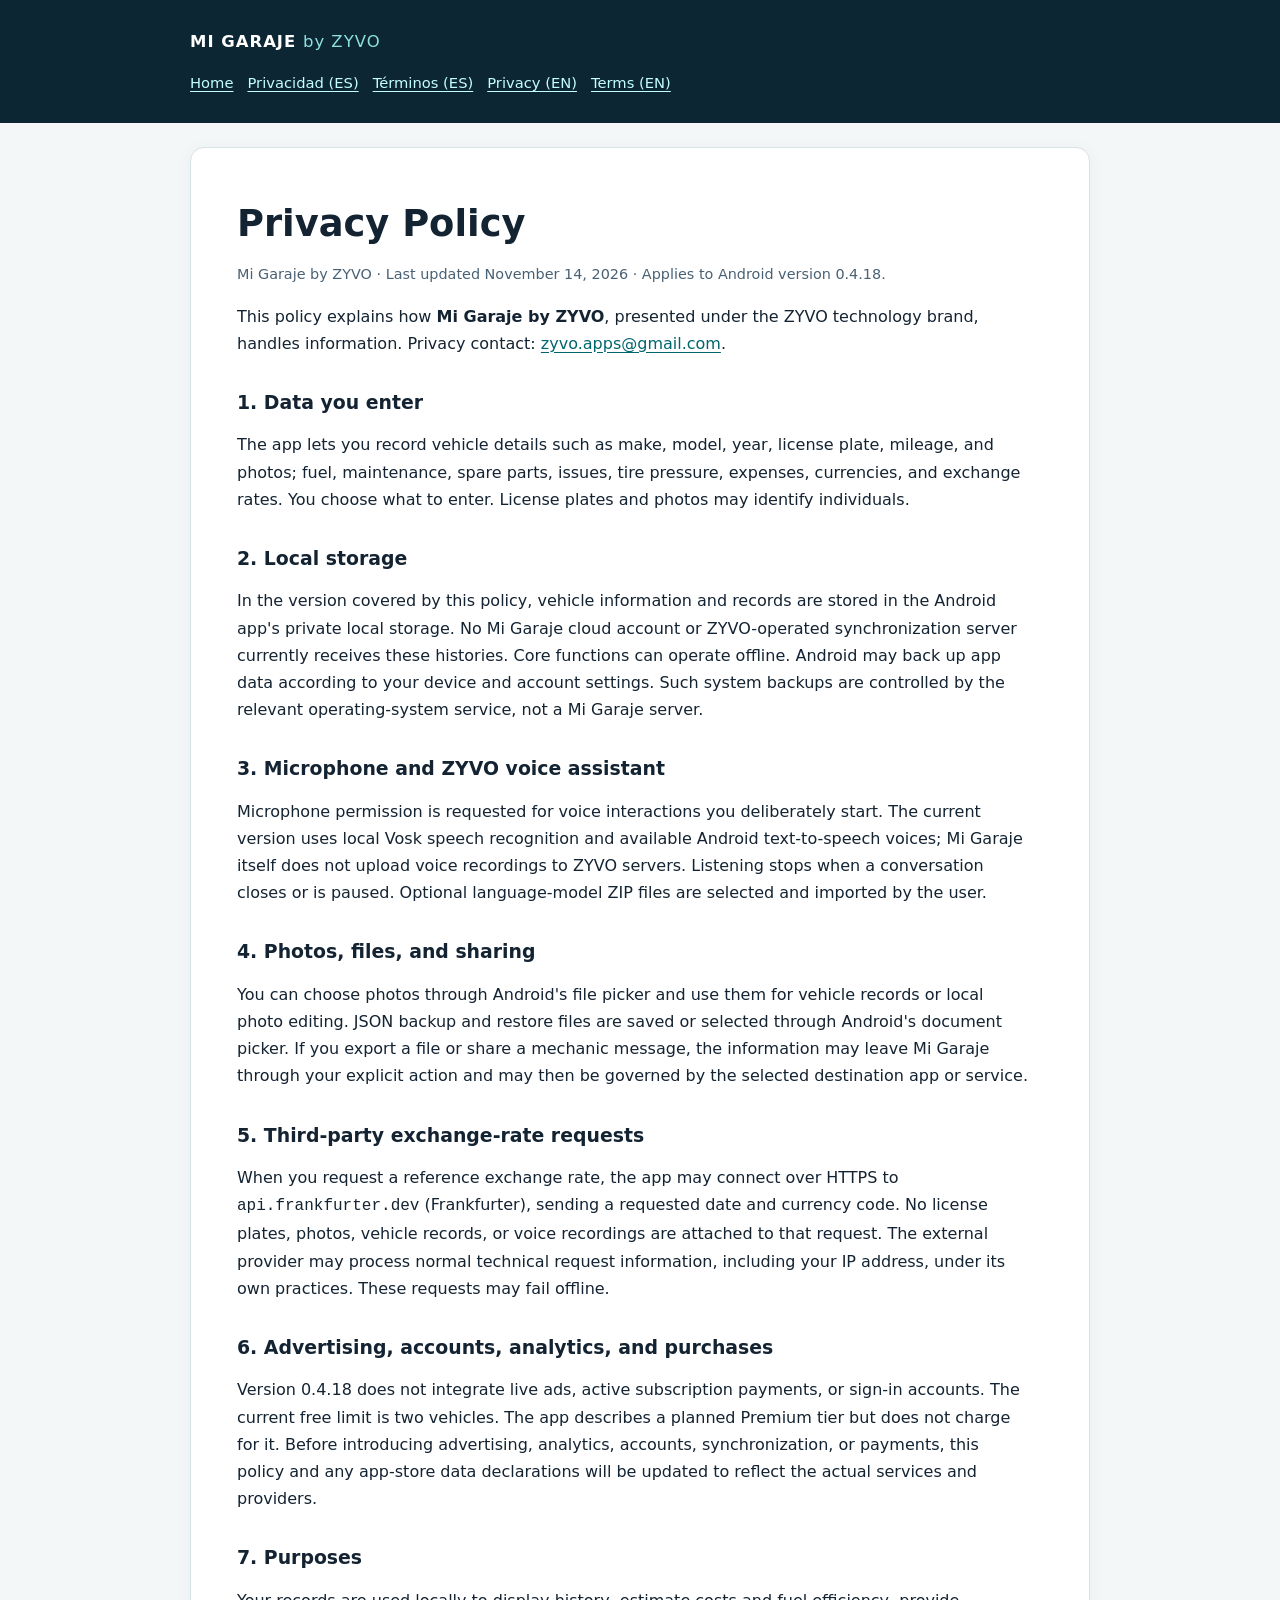
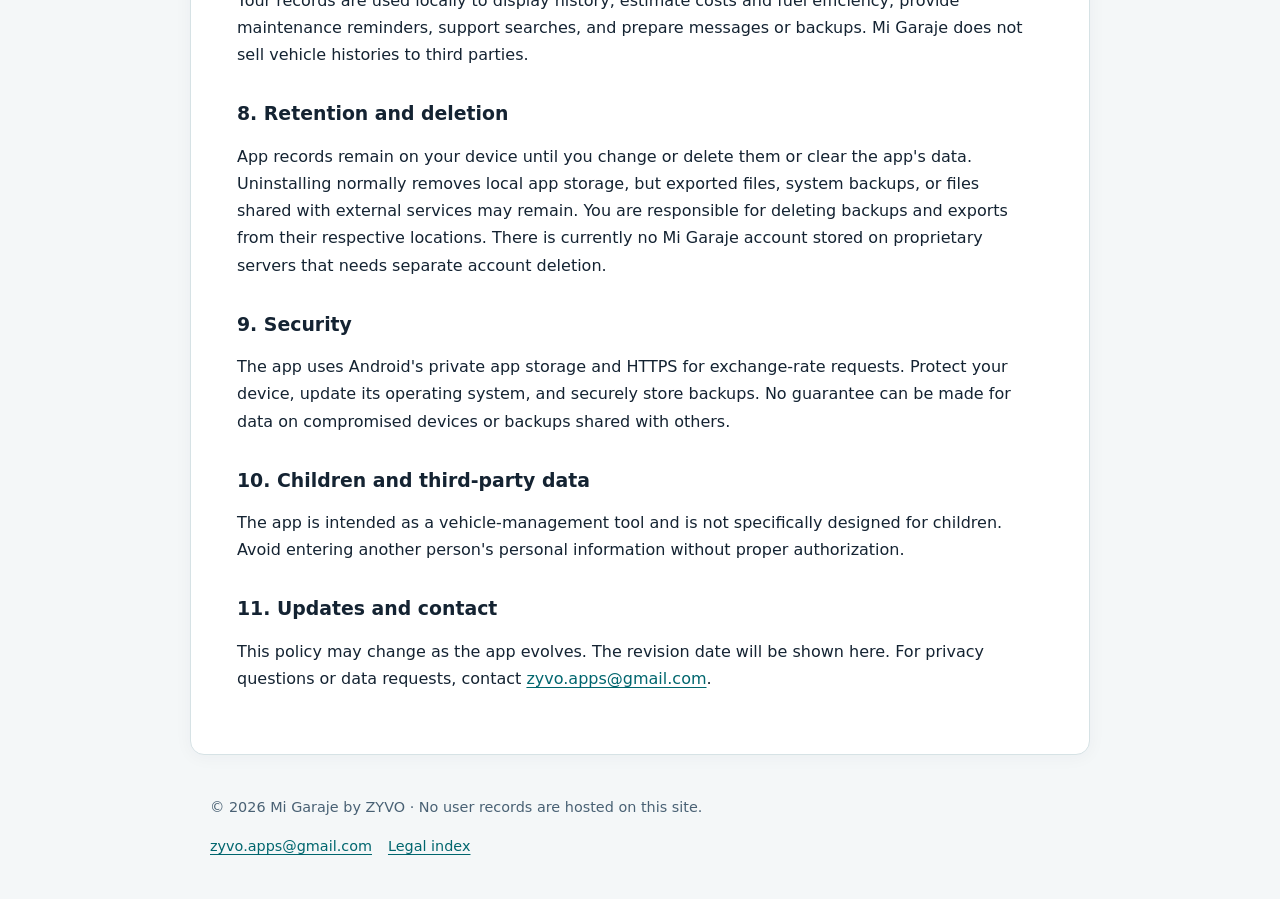
==== privacy.html @ de1956bf "Publicar documentos legales — Mi Garaje by ZYVO" ====
<!doctype html><html lang="en"><head><meta charset="utf-8"><meta name="viewport" content="width=device-width,initial-scale=1"><meta name="robots" content="index,follow"><meta name="description" content="Legal documents for Mi Garaje by ZYVO."><title>Privacy Policy | Mi Garaje by ZYVO</title><link rel="stylesheet" href="style.css"></head><body><header><div class="wrap"><div class="brand">MI GARAJE <span class="by">by ZYVO</span></div><nav><a href="index.html">Home</a><a href="privacidad.html">Privacidad (ES)</a><a href="terminos.html">Términos (ES)</a><a href="privacy.html">Privacy (EN)</a><a href="terms.html">Terms (EN)</a></nav></div></header><main>
<h1>Privacy Policy</h1><p class="meta">Mi Garaje by ZYVO · Last updated November 14, 2026 · Applies to Android version 0.4.18.</p>
<p>This policy explains how <strong>Mi Garaje by ZYVO</strong>, presented under the ZYVO technology brand, handles information. Privacy contact: <a href="mailto:zyvo.apps@gmail.com">zyvo.apps@gmail.com</a>.</p>
<h2>1. Data you enter</h2><p>The app lets you record vehicle details such as make, model, year, license plate, mileage, and photos; fuel, maintenance, spare parts, issues, tire pressure, expenses, currencies, and exchange rates. You choose what to enter. License plates and photos may identify individuals.</p>
<h2>2. Local storage</h2><p>In the version covered by this policy, vehicle information and records are stored in the Android app's private local storage. No Mi Garaje cloud account or ZYVO-operated synchronization server currently receives these histories. Core functions can operate offline. Android may back up app data according to your device and account settings. Such system backups are controlled by the relevant operating-system service, not a Mi Garaje server.</p>
<h2>3. Microphone and ZYVO voice assistant</h2><p>Microphone permission is requested for voice interactions you deliberately start. The current version uses local Vosk speech recognition and available Android text-to-speech voices; Mi Garaje itself does not upload voice recordings to ZYVO servers. Listening stops when a conversation closes or is paused. Optional language-model ZIP files are selected and imported by the user.</p>
<h2>4. Photos, files, and sharing</h2><p>You can choose photos through Android's file picker and use them for vehicle records or local photo editing. JSON backup and restore files are saved or selected through Android's document picker. If you export a file or share a mechanic message, the information may leave Mi Garaje through your explicit action and may then be governed by the selected destination app or service.</p>
<h2>5. Third-party exchange-rate requests</h2><p>When you request a reference exchange rate, the app may connect over HTTPS to <code>api.frankfurter.dev</code> (Frankfurter), sending a requested date and currency code. No license plates, photos, vehicle records, or voice recordings are attached to that request. The external provider may process normal technical request information, including your IP address, under its own practices. These requests may fail offline.</p>
<h2>6. Advertising, accounts, analytics, and purchases</h2><p>Version 0.4.18 does not integrate live ads, active subscription payments, or sign-in accounts. The current free limit is two vehicles. The app describes a planned Premium tier but does not charge for it. Before introducing advertising, analytics, accounts, synchronization, or payments, this policy and any app-store data declarations will be updated to reflect the actual services and providers.</p>
<h2>7. Purposes</h2><p>Your records are used locally to display history, estimate costs and fuel efficiency, provide maintenance reminders, support searches, and prepare messages or backups. Mi Garaje does not sell vehicle histories to third parties.</p>
<h2>8. Retention and deletion</h2><p>App records remain on your device until you change or delete them or clear the app's data. Uninstalling normally removes local app storage, but exported files, system backups, or files shared with external services may remain. You are responsible for deleting backups and exports from their respective locations. There is currently no Mi Garaje account stored on proprietary servers that needs separate account deletion.</p>
<h2>9. Security</h2><p>The app uses Android's private app storage and HTTPS for exchange-rate requests. Protect your device, update its operating system, and securely store backups. No guarantee can be made for data on compromised devices or backups shared with others.</p>
<h2>10. Children and third-party data</h2><p>The app is intended as a vehicle-management tool and is not specifically designed for children. Avoid entering another person's personal information without proper authorization.</p>
<h2>11. Updates and contact</h2><p>This policy may change as the app evolves. The revision date will be shown here. For privacy questions or data requests, contact <a href="mailto:zyvo.apps@gmail.com">zyvo.apps@gmail.com</a>.</p>
</main><footer><p>© 2026 Mi Garaje by ZYVO · No user records are hosted on this site.</p><p><a href="mailto:zyvo.apps@gmail.com">zyvo.apps@gmail.com</a><a href="index.html">Legal index</a></p></footer></body></html>
---- style.css ----
:root{color-scheme:light;--ink:#142332;--sub:#496174;--accent:#007d82;--bg:#f4f7f8;--border:#d6e2e5}
*{box-sizing:border-box}html{scroll-behavior:smooth}body{margin:0;background:var(--bg);color:var(--ink);font:16px/1.7 system-ui,-apple-system,"Segoe UI",Roboto,Arial,sans-serif}
a{color:#00666e;text-underline-offset:3px}a:focus-visible{outline:3px solid #0ca2aa;outline-offset:3px}
header{background:#0d2634;color:white;padding:28px 20px}
.wrap{max-width:900px;margin:auto}.brand{font-weight:800;letter-spacing:.06em;font-size:1.03rem;color:#fff}.by{font-weight:500;color:#8de0e0}
header a{color:#c3ffff}nav{display:flex;flex-wrap:wrap;gap:14px;margin-top:14px;font-size:.92rem}
main{max-width:900px;margin:24px auto 40px;background:#fff;border:1px solid var(--border);border-radius:14px;padding:clamp(22px,5vw,46px);box-shadow:0 2px 18px #17364a0b}
h1{font-size:clamp(1.65rem,4vw,2.3rem);line-height:1.25;margin:.2em 0 .4em}
h2{font-size:1.18rem;line-height:1.4;margin:2rem 0 .5rem}p,li{max-width:78ch}
.lead{font-size:1.1rem;color:var(--sub)}.meta{color:var(--sub);font-size:.9rem}
.cards{display:grid;grid-template-columns:repeat(auto-fit,minmax(230px,1fr));gap:16px;margin:2rem 0}
.card{border:1px solid var(--border);border-radius:12px;padding:21px;background:#f8fbfb}.card h2{margin:0 0 .5rem}.card p{margin:.2rem 0 1rem}.card a{font-weight:700}
.note{border-left:4px solid var(--accent);padding:10px 16px;background:#ecfafa;border-radius:4px}
ul{padding-left:1.3em}footer{max-width:900px;margin:0 auto 42px;padding:0 20px;color:var(--sub);font-size:.9rem}
footer a{margin-right:16px}@media(max-width:650px){main{margin:12px;padding:22px 18px;border-radius:0;border-left:0;border-right:0}header{padding:20px 17px}body{font-size:15.5px}}
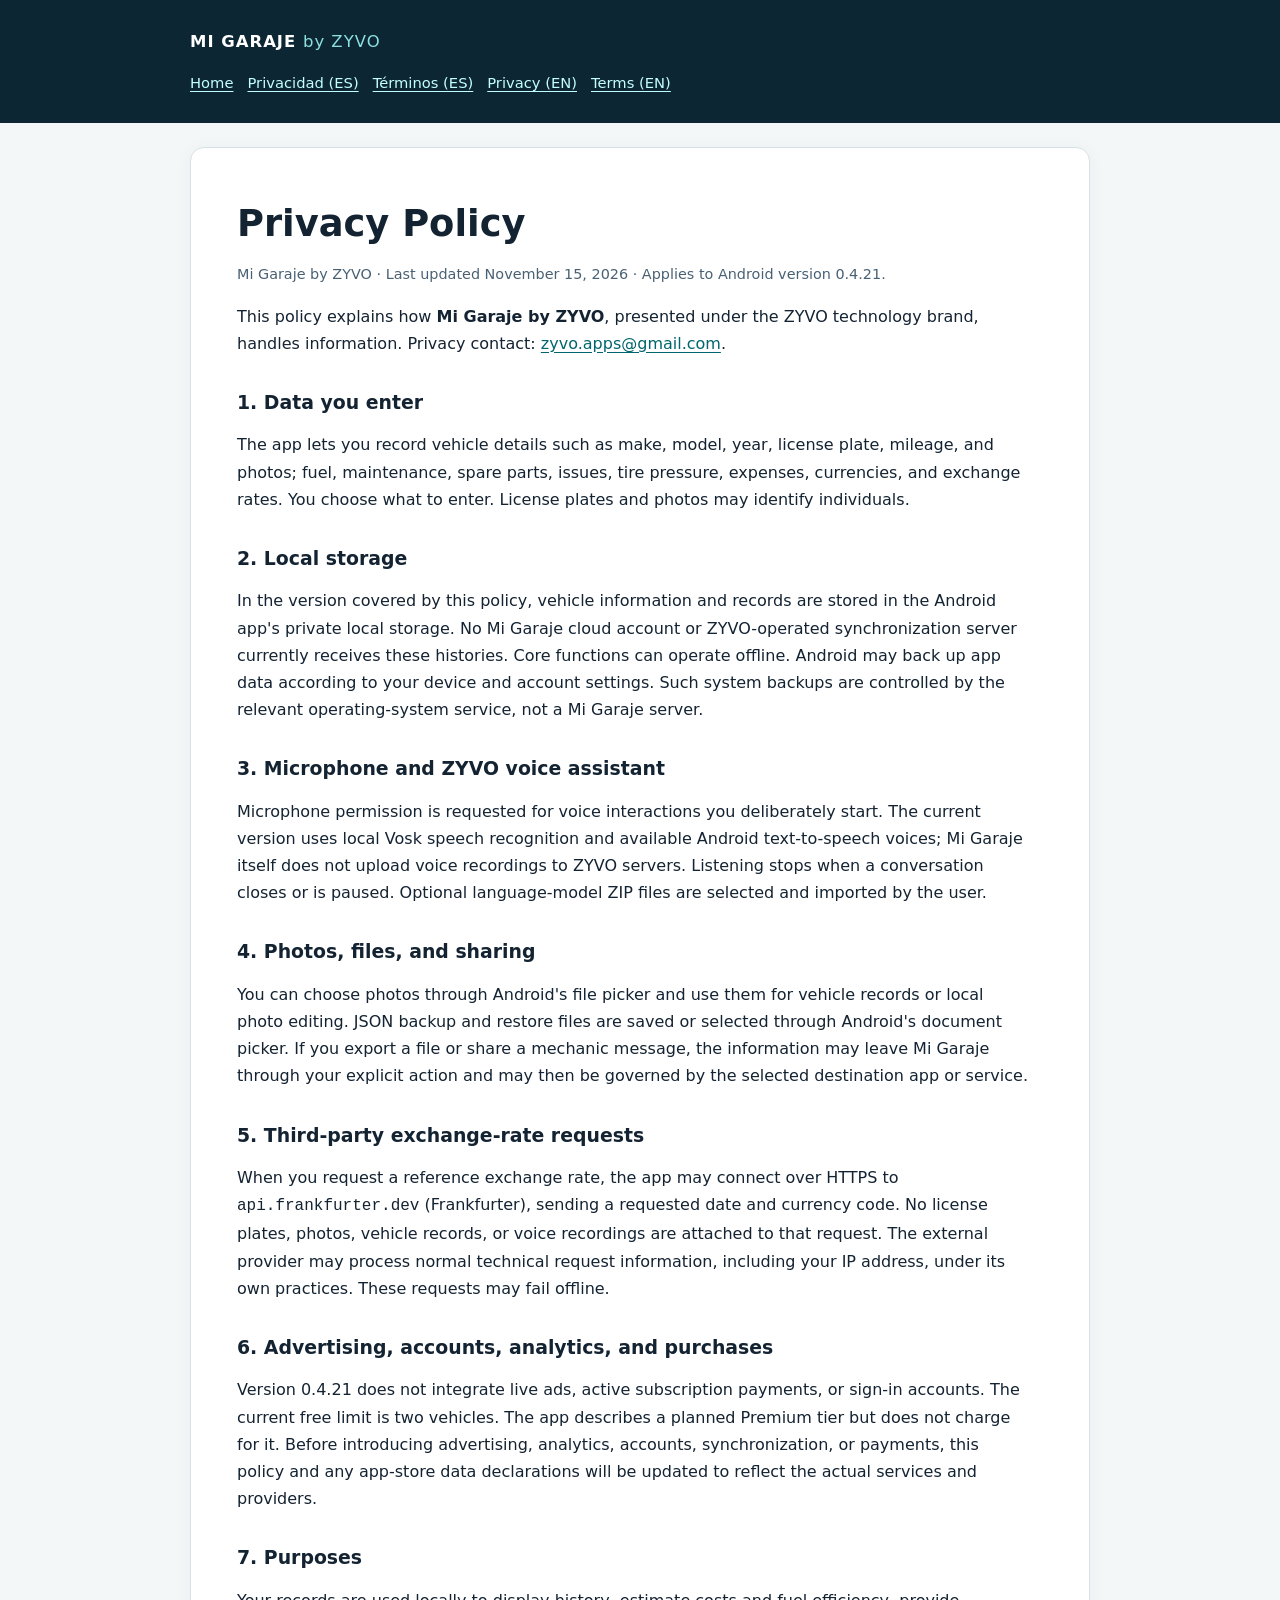
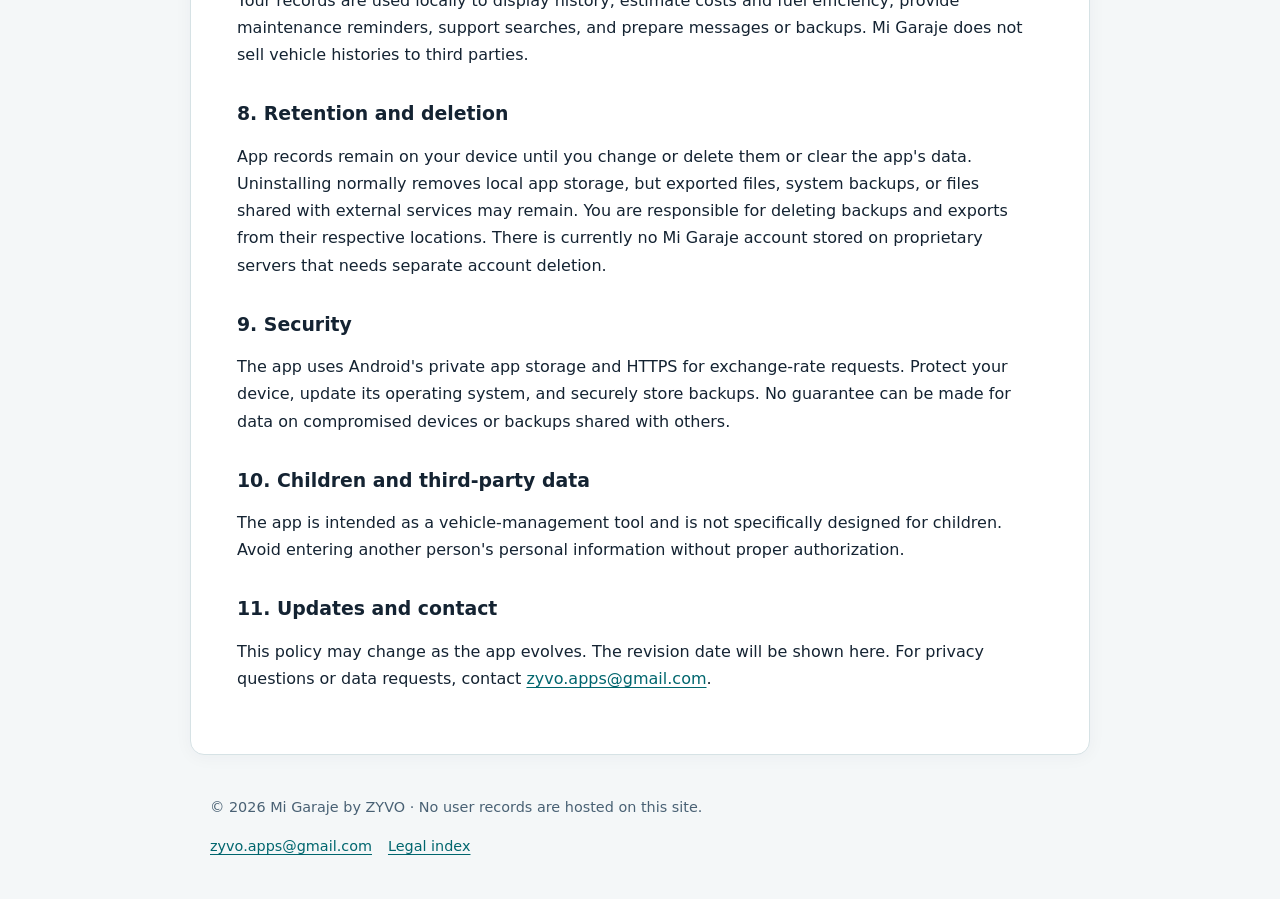
==== commit e97ed2b7: "Update English privacy policy for version 0.4.21" ====
--- a/privacy.html
+++ b/privacy.html
@@ -1,15 +1,15 @@
 <!doctype html><html lang="en"><head><meta charset="utf-8"><meta name="viewport" content="width=device-width,initial-scale=1"><meta name="robots" content="index,follow"><meta name="description" content="Legal documents for Mi Garaje by ZYVO."><title>Privacy Policy | Mi Garaje by ZYVO</title><link rel="stylesheet" href="style.css"></head><body><header><div class="wrap"><div class="brand">MI GARAJE <span class="by">by ZYVO</span></div><nav><a href="index.html">Home</a><a href="privacidad.html">Privacidad (ES)</a><a href="terminos.html">Términos (ES)</a><a href="privacy.html">Privacy (EN)</a><a href="terms.html">Terms (EN)</a></nav></div></header><main>
-<h1>Privacy Policy</h1><p class="meta">Mi Garaje by ZYVO · Last updated November 14, 2026 · Applies to Android version 0.4.18.</p>
+<h1>Privacy Policy</h1><p class="meta">Mi Garaje by ZYVO · Last updated November 15, 2026 · Applies to Android version 0.4.21.</p>
 <p>This policy explains how <strong>Mi Garaje by ZYVO</strong>, presented under the ZYVO technology brand, handles information. Privacy contact: <a href="mailto:zyvo.apps@gmail.com">zyvo.apps@gmail.com</a>.</p>
 <h2>1. Data you enter</h2><p>The app lets you record vehicle details such as make, model, year, license plate, mileage, and photos; fuel, maintenance, spare parts, issues, tire pressure, expenses, currencies, and exchange rates. You choose what to enter. License plates and photos may identify individuals.</p>
 <h2>2. Local storage</h2><p>In the version covered by this policy, vehicle information and records are stored in the Android app's private local storage. No Mi Garaje cloud account or ZYVO-operated synchronization server currently receives these histories. Core functions can operate offline. Android may back up app data according to your device and account settings. Such system backups are controlled by the relevant operating-system service, not a Mi Garaje server.</p>
 <h2>3. Microphone and ZYVO voice assistant</h2><p>Microphone permission is requested for voice interactions you deliberately start. The current version uses local Vosk speech recognition and available Android text-to-speech voices; Mi Garaje itself does not upload voice recordings to ZYVO servers. Listening stops when a conversation closes or is paused. Optional language-model ZIP files are selected and imported by the user.</p>
 <h2>4. Photos, files, and sharing</h2><p>You can choose photos through Android's file picker and use them for vehicle records or local photo editing. JSON backup and restore files are saved or selected through Android's document picker. If you export a file or share a mechanic message, the information may leave Mi Garaje through your explicit action and may then be governed by the selected destination app or service.</p>
 <h2>5. Third-party exchange-rate requests</h2><p>When you request a reference exchange rate, the app may connect over HTTPS to <code>api.frankfurter.dev</code> (Frankfurter), sending a requested date and currency code. No license plates, photos, vehicle records, or voice recordings are attached to that request. The external provider may process normal technical request information, including your IP address, under its own practices. These requests may fail offline.</p>
-<h2>6. Advertising, accounts, analytics, and purchases</h2><p>Version 0.4.18 does not integrate live ads, active subscription payments, or sign-in accounts. The current free limit is two vehicles. The app describes a planned Premium tier but does not charge for it. Before introducing advertising, analytics, accounts, synchronization, or payments, this policy and any app-store data declarations will be updated to reflect the actual services and providers.</p>
+<h2>6. Advertising, accounts, analytics, and purchases</h2><p>Version 0.4.21 does not integrate live ads, active subscription payments, or sign-in accounts. The current free limit is two vehicles. The app describes a planned Premium tier but does not charge for it. Before introducing advertising, analytics, accounts, synchronization, or payments, this policy and any app-store data declarations will be updated to reflect the actual services and providers.</p>
 <h2>7. Purposes</h2><p>Your records are used locally to display history, estimate costs and fuel efficiency, provide maintenance reminders, support searches, and prepare messages or backups. Mi Garaje does not sell vehicle histories to third parties.</p>
 <h2>8. Retention and deletion</h2><p>App records remain on your device until you change or delete them or clear the app's data. Uninstalling normally removes local app storage, but exported files, system backups, or files shared with external services may remain. You are responsible for deleting backups and exports from their respective locations. There is currently no Mi Garaje account stored on proprietary servers that needs separate account deletion.</p>
 <h2>9. Security</h2><p>The app uses Android's private app storage and HTTPS for exchange-rate requests. Protect your device, update its operating system, and securely store backups. No guarantee can be made for data on compromised devices or backups shared with others.</p>
 <h2>10. Children and third-party data</h2><p>The app is intended as a vehicle-management tool and is not specifically designed for children. Avoid entering another person's personal information without proper authorization.</p>
 <h2>11. Updates and contact</h2><p>This policy may change as the app evolves. The revision date will be shown here. For privacy questions or data requests, contact <a href="mailto:zyvo.apps@gmail.com">zyvo.apps@gmail.com</a>.</p>
-</main><footer><p>© 2026 Mi Garaje by ZYVO · No user records are hosted on this site.</p><p><a href="mailto:zyvo.apps@gmail.com">zyvo.apps@gmail.com</a><a href="index.html">Legal index</a></p></footer></body></html>+</main><footer><p>© 2026 Mi Garaje by ZYVO · No user records are hosted on this site.</p><p><a href="mailto:zyvo.apps@gmail.com">zyvo.apps@gmail.com</a><a href="index.html">Legal index</a></p></footer></body></html>
